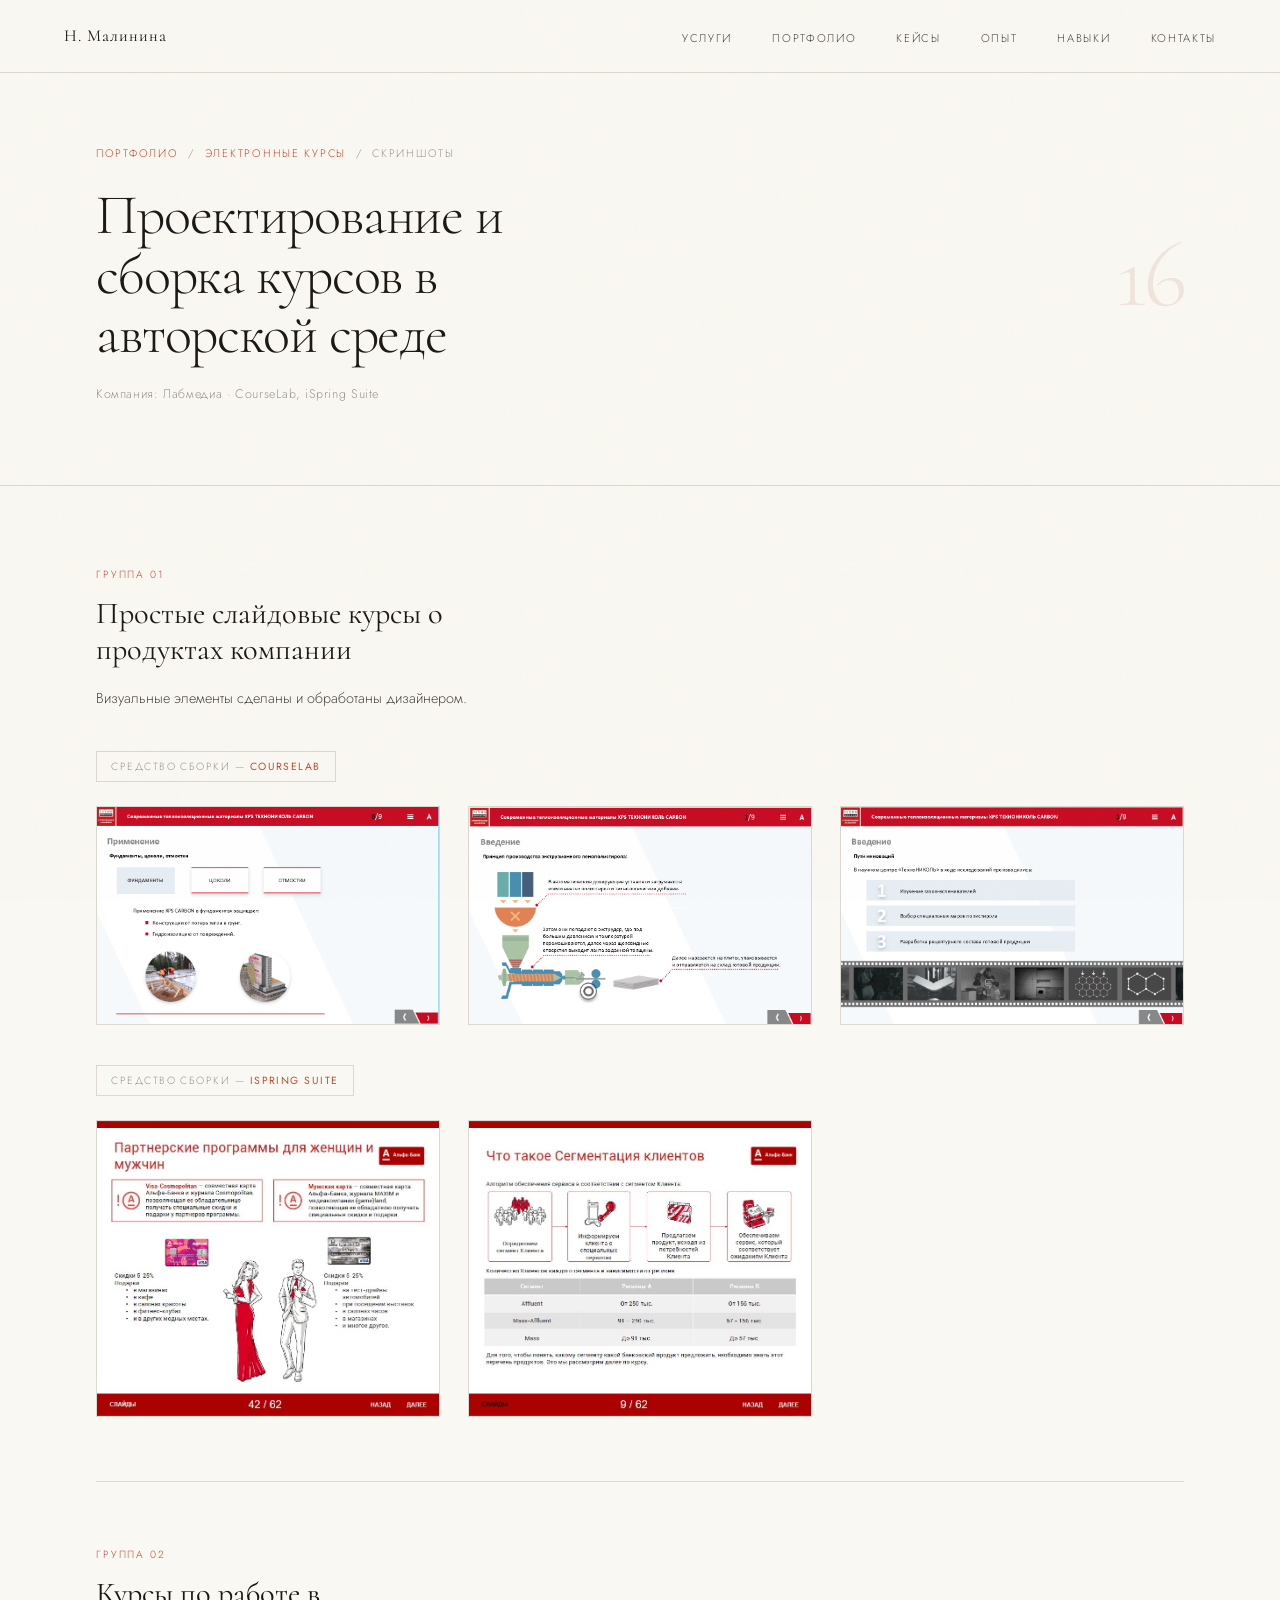
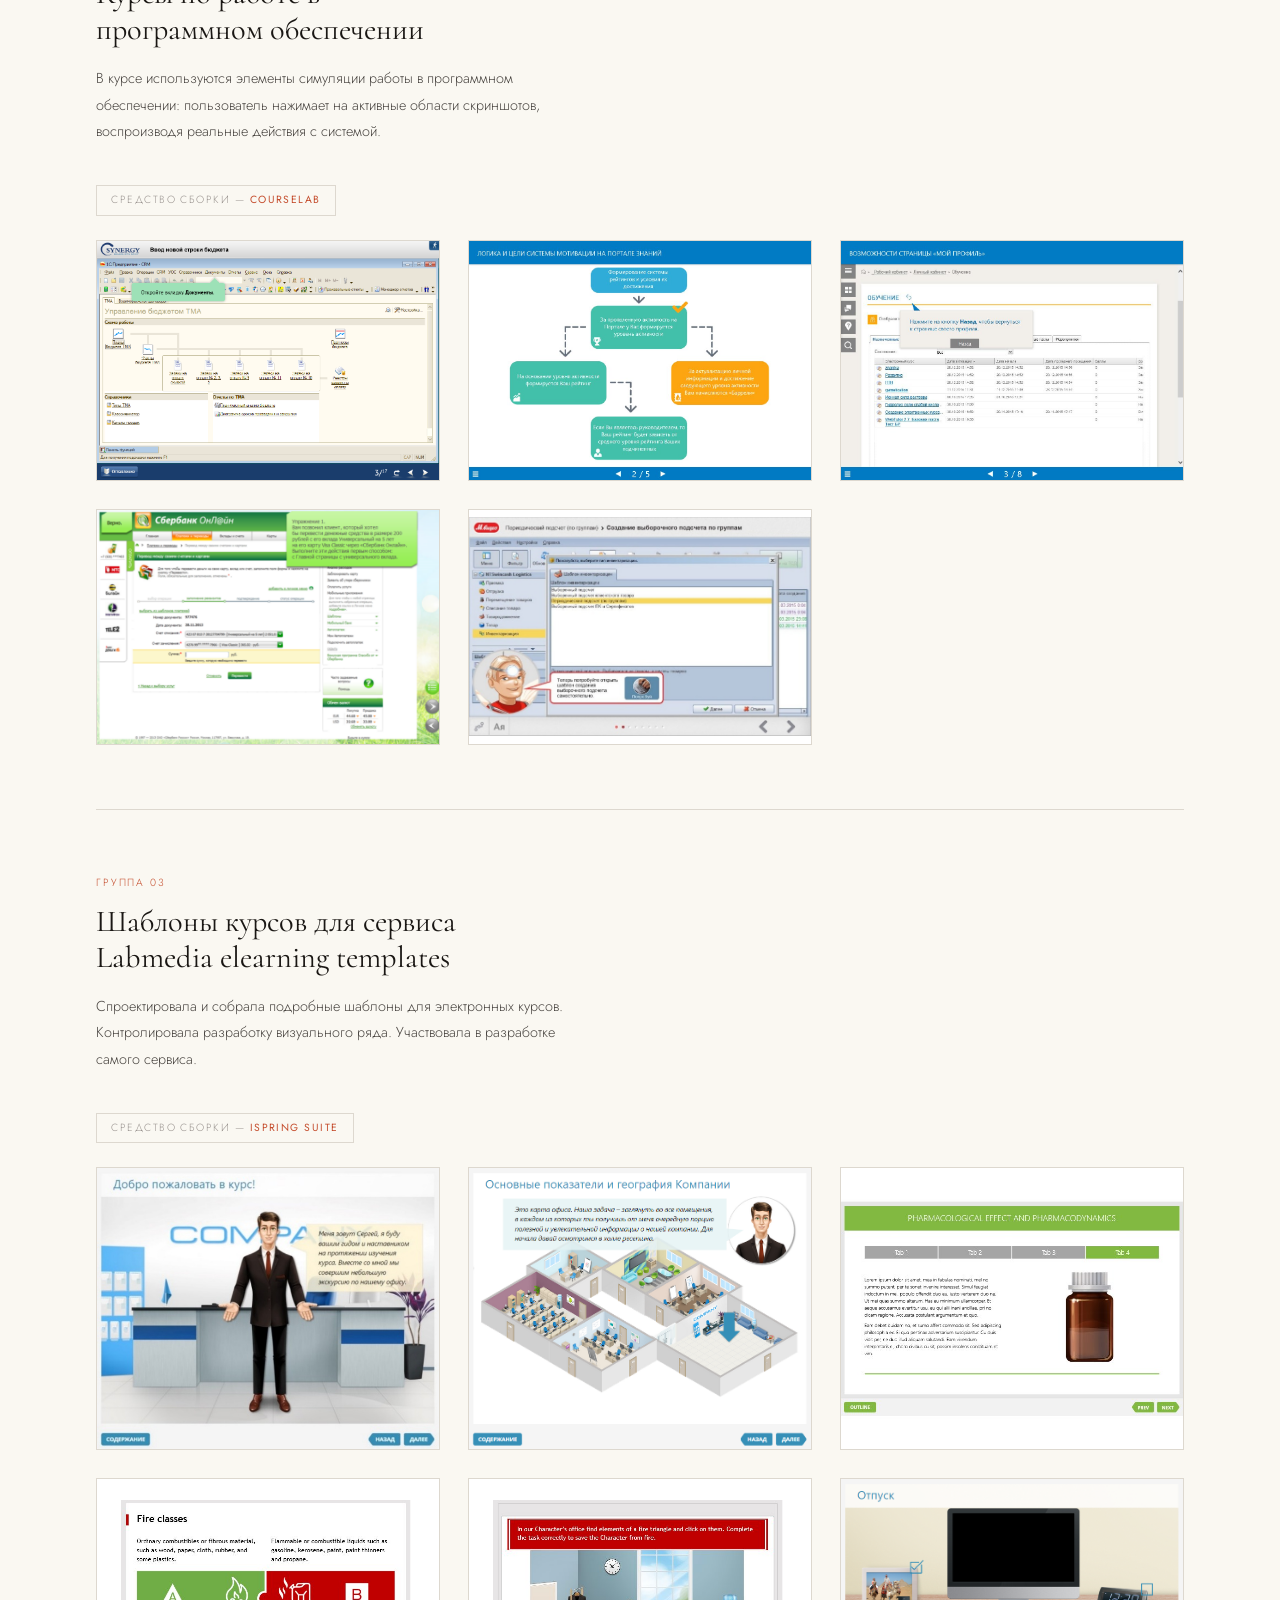
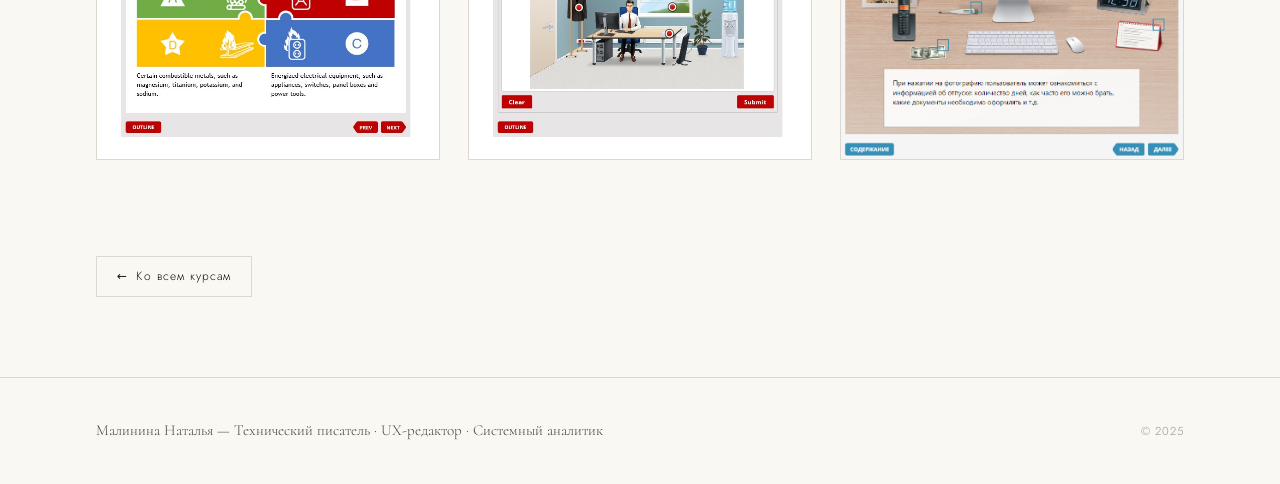
==== case-authoring.html @ 49c0fe1f "Добавлены страницы со скриншотами курсов - Новый пункт «Проектирование и сборка курсов в авторской с" ====
<!DOCTYPE html>
<html lang="ru">
<head>
  <meta charset="UTF-8">
  <meta name="viewport" content="width=device-width, initial-scale=1.0">
  <title>Проектирование и сборка курсов в авторской среде — скриншоты — Малинина Наталья</title>
  <link rel="preconnect" href="https://fonts.googleapis.com">
  <link rel="preconnect" href="https://fonts.gstatic.com" crossorigin>
  <link href="https://fonts.googleapis.com/css2?family=Cormorant:ital,wght@0,300;0,400;0,600;1,300;1,400&family=Jost:wght@300;400;500&display=swap" rel="stylesheet">
  <link rel="stylesheet" href="style.css">
  <style>
    .page-hero {
      padding: 9rem 6rem 5rem;
      border-bottom: 1px solid var(--rule);
      display: grid;
      grid-template-columns: 1fr auto;
      gap: 3rem;
      align-items: end;
    }
    .breadcrumb { font-size: 0.68rem; letter-spacing: 0.16em; text-transform: uppercase; color: var(--ink-faint); margin-bottom: 1.5rem; }
    .breadcrumb a { color: var(--accent); text-decoration: none; }
    .breadcrumb a:hover { text-decoration: underline; }
    .breadcrumb span { margin: 0 0.6rem; }
    .page-title { font-family: var(--serif); font-size: clamp(2.2rem, 4.4vw, 3.8rem); font-weight: 300; line-height: 1.05; letter-spacing: -0.02em; max-width: 20ch; }
    .page-company { font-size: 0.78rem; color: var(--ink-faint); letter-spacing: 0.05em; margin-top: 1.25rem; }
    .page-count { font-family: var(--serif); font-size: 6rem; font-weight: 300; color: var(--accent-light); line-height: 1; letter-spacing: -0.04em; align-self: center; }

    .shots { padding: 5rem 6rem 6rem; }

    .shot-group { border-bottom: 1px solid var(--rule); padding-bottom: 4rem; margin-bottom: 4rem; }
    .shot-group:last-child { border-bottom: none; padding-bottom: 0; margin-bottom: 0; }

    .group-num { font-size: 0.65rem; letter-spacing: 0.18em; text-transform: uppercase; color: var(--accent); margin-bottom: 0.75rem; }
    .group-title { font-family: var(--serif); font-size: 1.9rem; font-weight: 400; line-height: 1.2; margin-bottom: 1rem; max-width: 26ch; }
    .group-desc { font-size: 0.9rem; line-height: 1.85; color: var(--ink-light); max-width: 62ch; }

    .tool-label {
      display: inline-block;
      font-size: 0.65rem;
      letter-spacing: 0.14em;
      text-transform: uppercase;
      color: var(--ink-faint);
      border: 1px solid var(--rule);
      padding: 0.35rem 0.9rem;
      margin: 2.5rem 0 1.5rem;
    }
    .tool-label strong { color: var(--accent); font-weight: 400; }

    .shot-grid {
      display: grid;
      grid-template-columns: repeat(auto-fill, minmax(320px, 1fr));
      gap: 1.75rem;
    }

    .shot {
      display: block;
      padding: 0;
      border: 1px solid var(--rule);
      background: #fff;
      cursor: zoom-in;
      transition: border-color 0.2s, transform 0.2s;
      width: 100%;
    }
    .shot:hover { border-color: var(--accent); transform: translateY(-2px); }
    .shot img { display: block; width: 100%; height: auto; }

    /* ── LIGHTBOX ── */
    .lightbox {
      position: fixed;
      inset: 0;
      z-index: 500;
      background: rgba(26, 23, 20, 0.94);
      display: flex;
      align-items: center;
      justify-content: center;
      padding: 3rem;
      cursor: zoom-out;
    }
    .lightbox img { max-width: 100%; max-height: 100%; object-fit: contain; }
    .lightbox-close {
      position: absolute;
      top: 1.5rem;
      right: 2rem;
      font-size: 2rem;
      line-height: 1;
      color: var(--cream);
      background: none;
      border: none;
      cursor: pointer;
      font-family: var(--sans);
      font-weight: 300;
    }

    .back-row { padding: 0 6rem 5rem; }
    .back-link {
      display: inline-flex;
      align-items: center;
      gap: 0.5rem;
      font-size: 0.75rem;
      letter-spacing: 0.08em;
      text-decoration: none;
      color: var(--ink);
      padding: 0.6rem 1.25rem;
      border: 1px solid var(--rule);
      transition: all 0.2s;
    }
    .back-link:hover { border-color: var(--accent); color: var(--accent); }
    .back-link::before { content: '← '; }

    @media (max-width: 900px) {
      .page-hero { padding: 9rem 1.75rem 4rem; grid-template-columns: 1fr; }
      .page-count { display: none; }
      .shots { padding: 3rem 1.75rem; }
      .back-row { padding: 0 1.75rem 3rem; }
      .shot-grid { grid-template-columns: 1fr; gap: 1.25rem; }
      .lightbox { padding: 1.25rem; }
    }
  </style>
</head>
<body>

  <nav>
    <a href="index.html" class="nav-logo">Н. Малинина</a>
    <ul class="nav-links">
      <li><a href="index.html#services">Услуги</a></li>
      <li><a href="index.html#portfolio">Портфолио</a></li>
      <li><a href="index.html#cases">Кейсы</a></li>
      <li><a href="index.html#experience">Опыт</a></li>
      <li><a href="index.html#skills">Навыки</a></li>
      <li><a href="index.html#contact">Контакты</a></li>
    </ul>
  </nav>

  <div class="page-hero reveal">
    <div>
      <p class="breadcrumb"><a href="index.html">Портфолио</a><span>/</span><a href="portfolio-courses.html">Электронные курсы</a><span>/</span>Скриншоты</p>
      <h1 class="page-title">Проектирование и сборка курсов в авторской среде</h1>
      <p class="page-company">Компания: Лабмедиа · CourseLab, iSpring Suite</p>
    </div>
    <div class="page-count">16</div>
  </div>

  <div class="shots">

    <section class="shot-group reveal">
      <p class="group-num">Группа 01</p>
      <h2 class="group-title">Простые слайдовые курсы о продуктах компании</h2>
      <p class="group-desc">Визуальные элементы сделаны и обработаны дизайнером.</p>

      <p class="tool-label">Средство сборки — <strong>CourseLab</strong></p>
      <div class="shot-grid">
        <button class="shot" type="button"><img src="img/courses-authoring/courselab-1.png" alt="Слайд «Применение» курса о теплоизоляционных материалах XPS ТЕХНОНИКОЛЬ CARBON с переключением между вкладками" loading="lazy"></button>
        <button class="shot" type="button"><img src="img/courses-authoring/courselab-2.png" alt="Слайд «Введение»: схема принципа производства экструзионного пенополистирола с выносками" loading="lazy"></button>
        <button class="shot" type="button"><img src="img/courses-authoring/courselab-3.png" alt="Слайд «Пути инноваций»: нумерованный список направлений исследований научного центра «ТехноНИКОЛЬ»" loading="lazy"></button>
      </div>

      <p class="tool-label">Средство сборки — <strong>iSpring Suite</strong></p>
      <div class="shot-grid">
        <button class="shot" type="button"><img src="img/courses-authoring/ispring-1.jpg" alt="Слайд курса Альфа-Банка «Партнёрские программы для женщин и мужчин» с описанием двух карт" loading="lazy"></button>
        <button class="shot" type="button"><img src="img/courses-authoring/ispring-2.jpg" alt="Слайд курса Альфа-Банка «Что такое сегментация клиентов»: алгоритм сервиса и таблица сегментов" loading="lazy"></button>
      </div>
    </section>

    <section class="shot-group reveal">
      <p class="group-num">Группа 02</p>
      <h2 class="group-title">Курсы по работе в программном обеспечении</h2>
      <p class="group-desc">В курсе используются элементы симуляции работы в программном обеспечении: пользователь нажимает на активные области скриншотов, воспроизводя реальные действия с системой.</p>

      <p class="tool-label">Средство сборки — <strong>CourseLab</strong></p>
      <div class="shot-grid">
        <button class="shot" type="button"><img src="img/courses-authoring/sim-1.png" alt="Симуляция 1С:Предприятие CRM: подсказка «Откройте вкладку Документы» поверх интерфейса управления бюджетом" loading="lazy"></button>
        <button class="shot" type="button"><img src="img/courses-authoring/sim-2.jpg" alt="Слайд «Логика и цели системы мотивации на портале знаний»: блок-схема начисления рейтинга" loading="lazy"></button>
        <button class="shot" type="button"><img src="img/courses-authoring/sim-3.jpg" alt="Симуляция страницы «Мой профиль»: подсказка нажать кнопку «Назад» поверх таблицы назначенных курсов" loading="lazy"></button>
        <button class="shot" type="button"><img src="img/courses-authoring/sim-4.png" alt="Симуляция «Сбербанк ОнЛ@йн»: упражнение на перевод средств между своими счетами и картами" loading="lazy"></button>
        <button class="shot" type="button"><img src="img/courses-authoring/sim-5.jpg" alt="Симуляция складской системы «М.видео»: выбор шаблона инвентаризации с подсказкой персонажа" loading="lazy"></button>
      </div>
    </section>

    <section class="shot-group reveal">
      <p class="group-num">Группа 03</p>
      <h2 class="group-title">Шаблоны курсов для сервиса Labmedia elearning templates</h2>
      <p class="group-desc">Спроектировала и собрала подробные шаблоны для электронных курсов. Контролировала разработку визуального ряда. Участвовала в разработке самого сервиса.</p>

      <p class="tool-label">Средство сборки — <strong>iSpring Suite</strong></p>
      <div class="shot-grid">
        <button class="shot" type="button"><img src="img/courses-authoring/tpl-1.jpg" alt="Шаблон приветственного слайда: персонаж-наставник Сергей встречает пользователя на ресепшене" loading="lazy"></button>
        <button class="shot" type="button"><img src="img/courses-authoring/tpl-2.png" alt="Шаблон слайда с изометрической картой офиса и репликой персонажа-наставника" loading="lazy"></button>
        <button class="shot" type="button"><img src="img/courses-authoring/tpl-3.jpg" alt="Шаблон слайда с вкладками для фармацевтического курса: текст и изображение продукта" loading="lazy"></button>
        <button class="shot" type="button"><img src="img/courses-authoring/tpl-4.jpg" alt="Шаблон слайда «Fire classes»: четыре класса пожаров в виде пазла с пояснениями" loading="lazy"></button>
        <button class="shot" type="button"><img src="img/courses-authoring/tpl-5.png" alt="Шаблон интерактивного задания: найти в офисе элементы треугольника огня и нажать на них" loading="lazy"></button>
        <button class="shot" type="button"><img src="img/courses-authoring/tpl-6.png" alt="Шаблон слайда «Отпуск»: рабочий стол с активными областями, раскрывающими информацию" loading="lazy"></button>
      </div>
    </section>

  </div>

  <div class="back-row reveal">
    <a href="portfolio-courses.html" class="back-link">Ко всем курсам</a>
  </div>

  <footer>
    <span class="footer-name">Малинина Наталья — Технический писатель · UX-редактор · Системный аналитик</span>
    <span class="footer-copy">© 2025</span>
  </footer>

  <script>
    const io = new IntersectionObserver((entries) => {
      entries.forEach((e, i) => {
        if (e.isIntersecting) {
          setTimeout(() => e.target.classList.add('in'), i * 100);
          io.unobserve(e.target);
        }
      });
    }, { threshold: 0.08, rootMargin: '0px 0px -40px 0px' });
    document.querySelectorAll('.reveal').forEach(el => io.observe(el));

    // ── LIGHTBOX ──
    let lightbox = null;

    function closeLightbox() {
      if (!lightbox) return;
      lightbox.remove();
      lightbox = null;
      document.body.style.overflow = '';
    }

    function openLightbox(src, alt) {
      closeLightbox();
      lightbox = document.createElement('div');
      lightbox.className = 'lightbox';
      lightbox.innerHTML = '<button class="lightbox-close" type="button" aria-label="Закрыть">&times;</button>';
      const img = document.createElement('img');
      img.src = src;
      img.alt = alt;
      lightbox.appendChild(img);
      lightbox.addEventListener('click', closeLightbox);
      document.body.appendChild(lightbox);
      document.body.style.overflow = 'hidden';
    }

    document.querySelectorAll('.shot').forEach(btn => {
      const img = btn.querySelector('img');
      btn.setAttribute('aria-label', 'Открыть скриншот: ' + img.alt);
      btn.addEventListener('click', () => openLightbox(img.src, img.alt));
    });

    document.addEventListener('keydown', e => {
      if (e.key === 'Escape') closeLightbox();
    });
  </script>
</body>
</html>
---- style.css ----
*, *::before, *::after { box-sizing: border-box; margin: 0; padding: 0; }

:root {
  --cream: #faf8f2;
  --ink: #1a1714;
  --ink-light: #4a4642;
  --ink-faint: #9a9490;
  --accent: #c44b2b;
  --accent-light: #f0e4de;
  --rule: #ddd8cf;
  --serif: 'Cormorant', Georgia, serif;
  --sans: 'Jost', system-ui, sans-serif;
}

html { scroll-behavior: smooth; }

body {
  background: var(--cream);
  color: var(--ink);
  font-family: var(--sans);
  font-weight: 300;
  line-height: 1.7;
  overflow-x: hidden;
}

body::after {
  content: '';
  position: fixed;
  inset: 0;
  background-image: url("data:image/svg+xml,%3Csvg xmlns='http://www.w3.org/2000/svg' width='300' height='300'%3E%3Cfilter id='n'%3E%3CfeTurbulence type='fractalNoise' baseFrequency='0.75' numOctaves='4' stitchTiles='stitch'/%3E%3C/filter%3E%3Crect width='100%25' height='100%25' filter='url(%23n)' opacity='0.03'/%3E%3C/svg%3E");
  pointer-events: none;
  z-index: 9999;
}

/* ── NAV ── */
nav {
  position: fixed;
  top: 0; left: 0; right: 0;
  z-index: 200;
  padding: 1.4rem 4rem;
  display: flex;
  justify-content: space-between;
  align-items: center;
}

nav::before {
  content: '';
  position: absolute;
  inset: 0;
  background: rgba(250, 248, 242, 0.92);
  backdrop-filter: blur(14px);
  -webkit-backdrop-filter: blur(14px);
  border-bottom: 1px solid var(--rule);
}

.nav-logo {
  font-family: var(--serif);
  font-size: 1.05rem;
  font-weight: 400;
  letter-spacing: 0.06em;
  color: var(--ink);
  text-decoration: none;
  position: relative;
}

.nav-links {
  display: flex;
  gap: 2.5rem;
  list-style: none;
  position: relative;
  align-items: center;
}

.nav-links a {
  font-size: 0.7rem;
  letter-spacing: 0.15em;
  text-transform: uppercase;
  color: var(--ink-light);
  text-decoration: none;
  transition: color 0.2s;
}

.nav-links a:hover,
.nav-links a.active { color: var(--accent); }

.nav-back {
  display: flex;
  align-items: center;
  gap: 0.5rem;
  font-size: 0.7rem;
  letter-spacing: 0.12em;
  text-transform: uppercase;
  color: var(--ink-light);
  text-decoration: none;
  position: relative;
  transition: color 0.2s;
}

.nav-back:hover { color: var(--accent); }

.nav-back::before {
  content: '←';
  font-size: 0.9rem;
}

/* ── BUTTONS ── */
.btn {
  display: inline-block;
  padding: 0.9rem 2.2rem;
  font-family: var(--sans);
  font-size: 0.7rem;
  letter-spacing: 0.14em;
  text-transform: uppercase;
  text-decoration: none;
  transition: all 0.25s;
  cursor: pointer;
}

.btn-primary {
  background: var(--ink);
  color: var(--cream);
  border: 1px solid var(--ink);
}

.btn-primary:hover {
  background: var(--accent);
  border-color: var(--accent);
}

.btn-secondary {
  background: transparent;
  color: var(--ink);
  border: 1px solid var(--rule);
}

.btn-secondary:hover {
  border-color: var(--accent);
  color: var(--accent);
}

/* ── FOOTER ── */
footer {
  padding: 2.5rem 6rem;
  border-top: 1px solid var(--rule);
  display: flex;
  justify-content: space-between;
  align-items: center;
}

.footer-name {
  font-family: var(--serif);
  font-size: 0.95rem;
  color: var(--ink-light);
}

.footer-copy {
  font-size: 0.72rem;
  letter-spacing: 0.08em;
  color: var(--ink-faint);
}

/* ── ANIMATIONS ── */
.reveal {
  opacity: 0;
  transform: translateY(28px);
  transition: opacity 0.75s ease, transform 0.75s ease;
}

.reveal.in { opacity: 1; transform: none; }

/* ── RESPONSIVE ── */
@media (max-width: 768px) {
  nav { padding: 1.1rem 1.75rem; }
  .nav-links { display: none; }
  footer { padding: 2rem 1.75rem; flex-direction: column; gap: 0.75rem; text-align: center; }
}
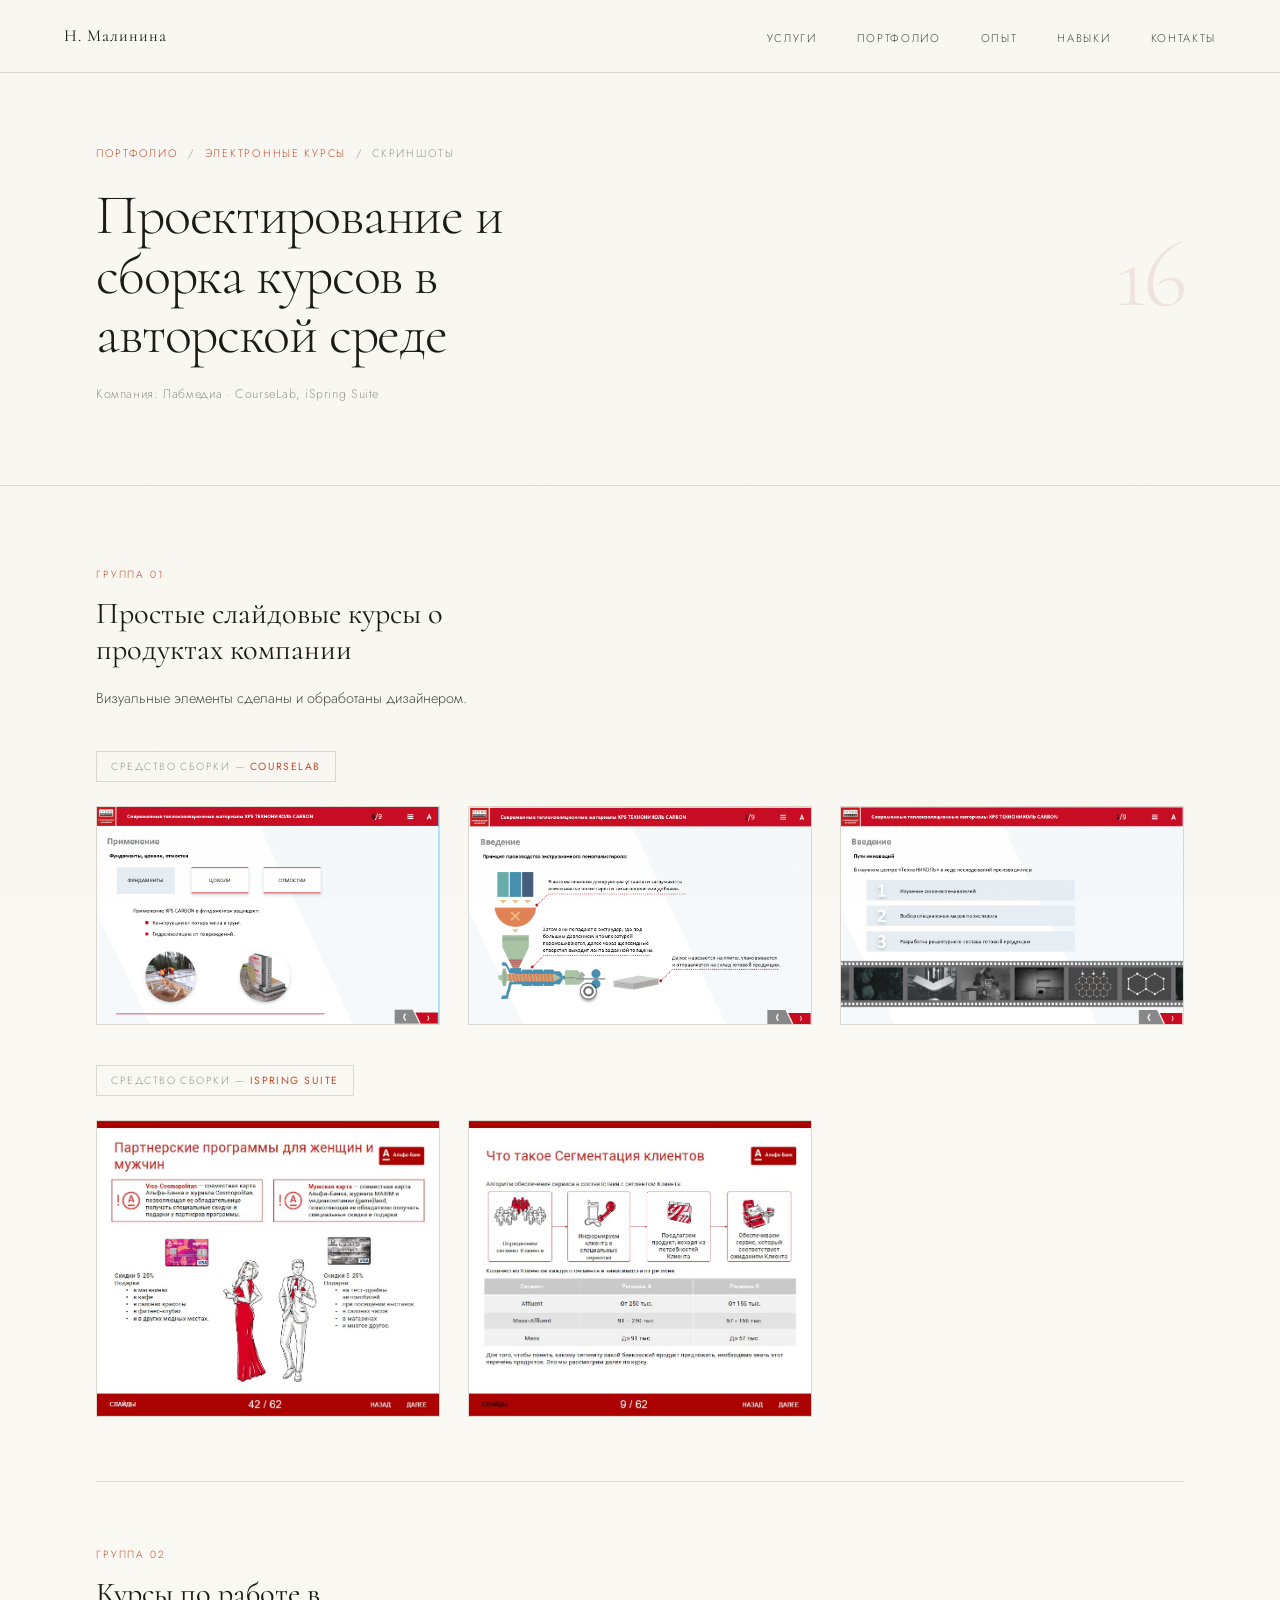
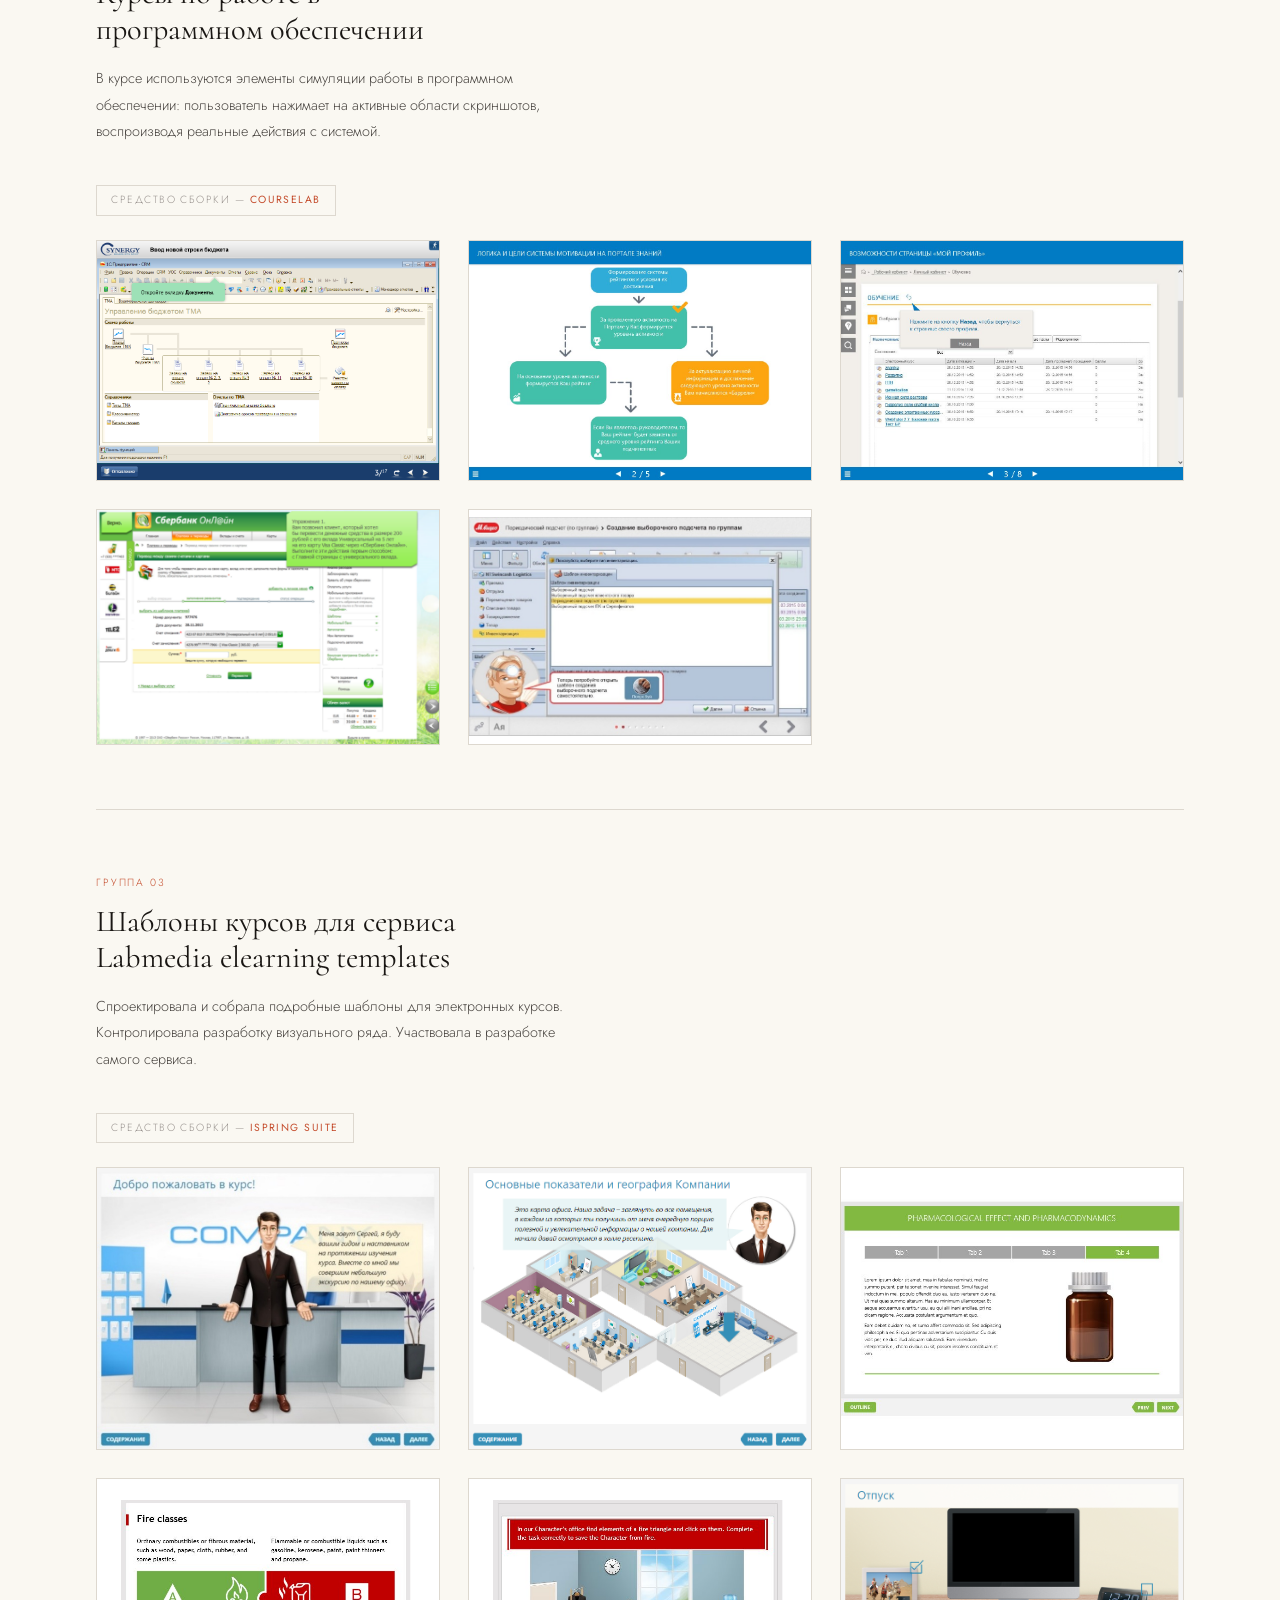
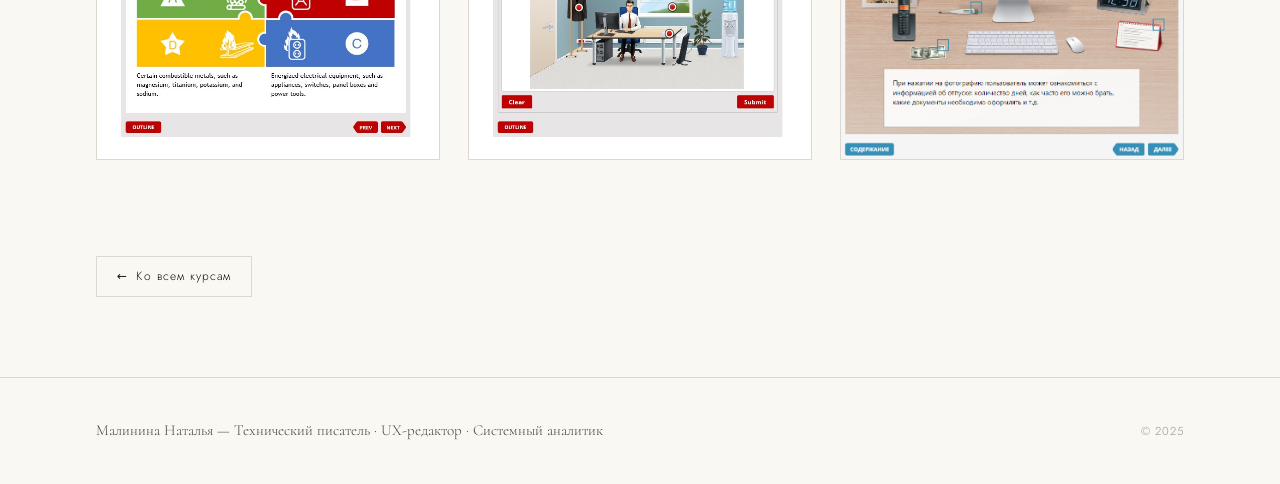
==== commit ae819054: "Кейс самомассажа лица, страница скриншотов, скрыт блок кейсов - Возвращён кейс лендинга онлайн-курса" ====
--- a/case-authoring.html
+++ b/case-authoring.html
@@ -124,7 +124,6 @@
     <ul class="nav-links">
       <li><a href="index.html#services">Услуги</a></li>
       <li><a href="index.html#portfolio">Портфолио</a></li>
-      <li><a href="index.html#cases">Кейсы</a></li>
       <li><a href="index.html#experience">Опыт</a></li>
       <li><a href="index.html#skills">Навыки</a></li>
       <li><a href="index.html#contact">Контакты</a></li>
